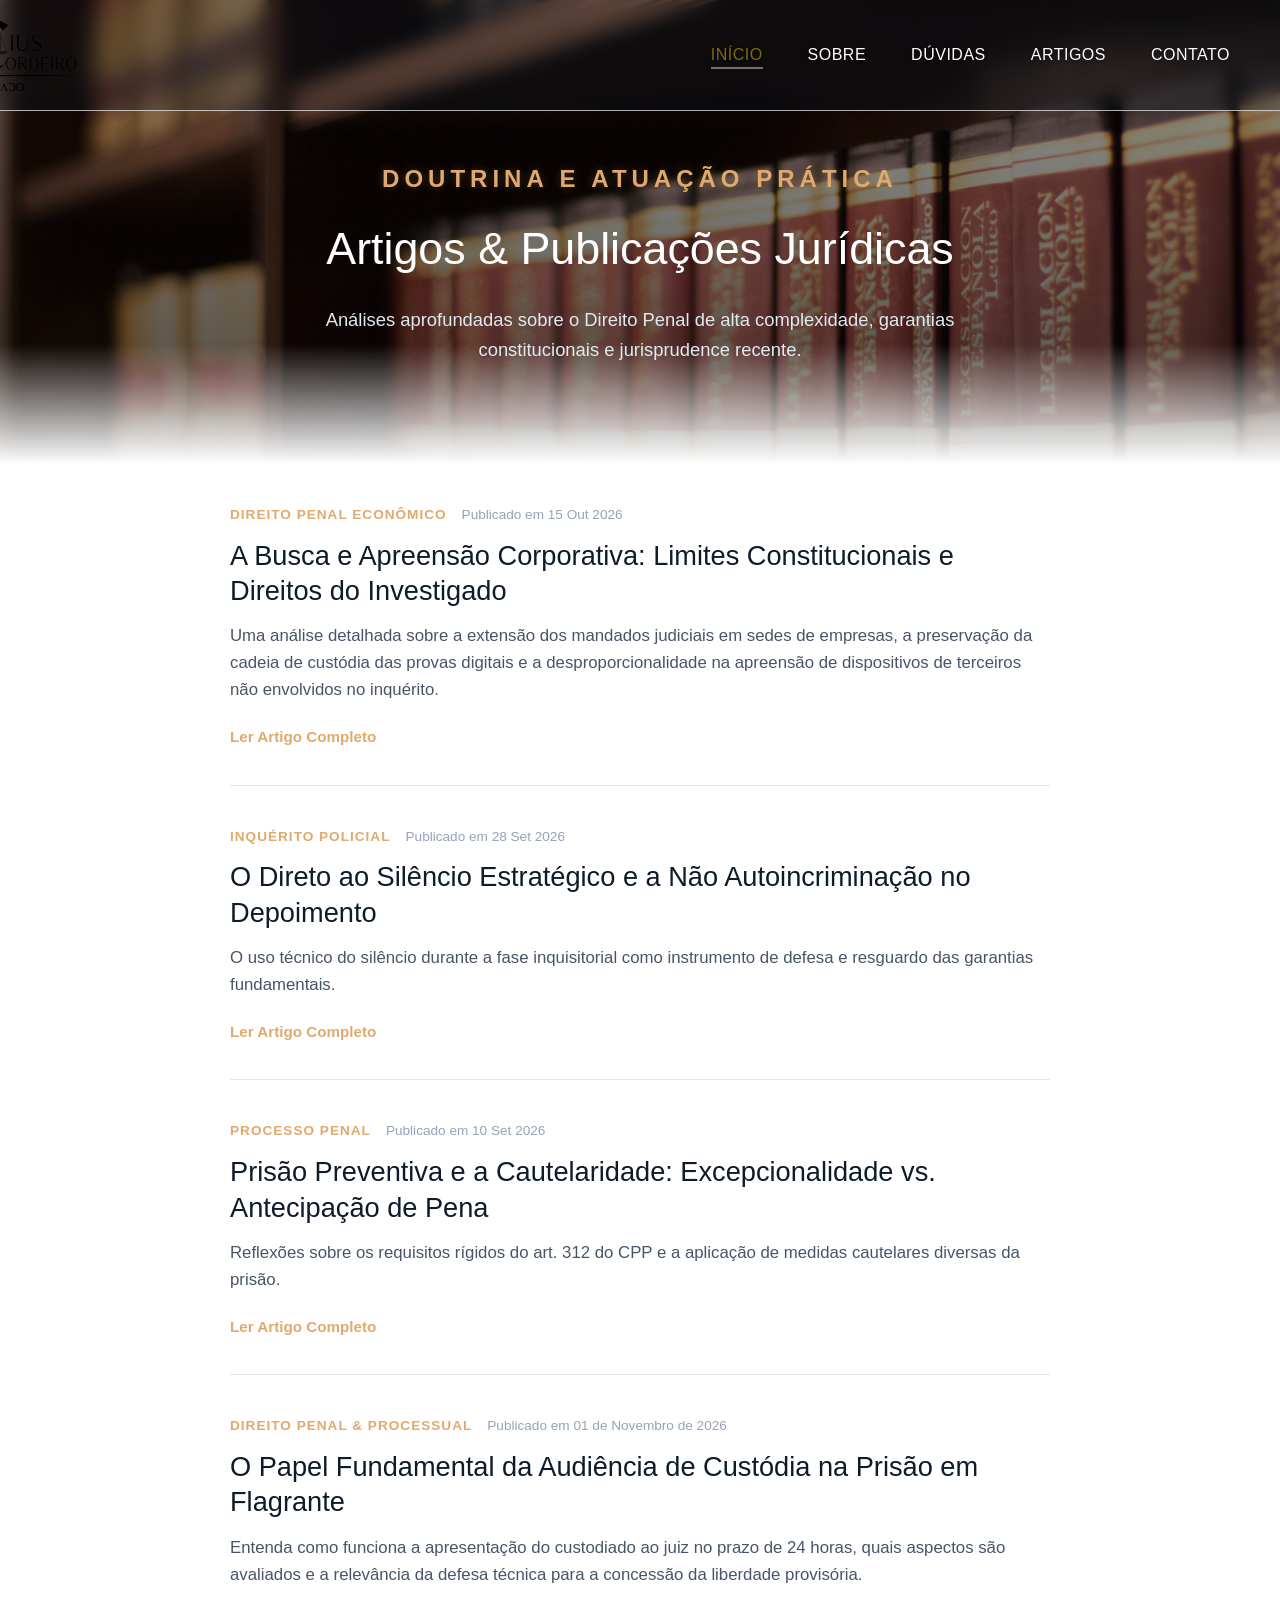
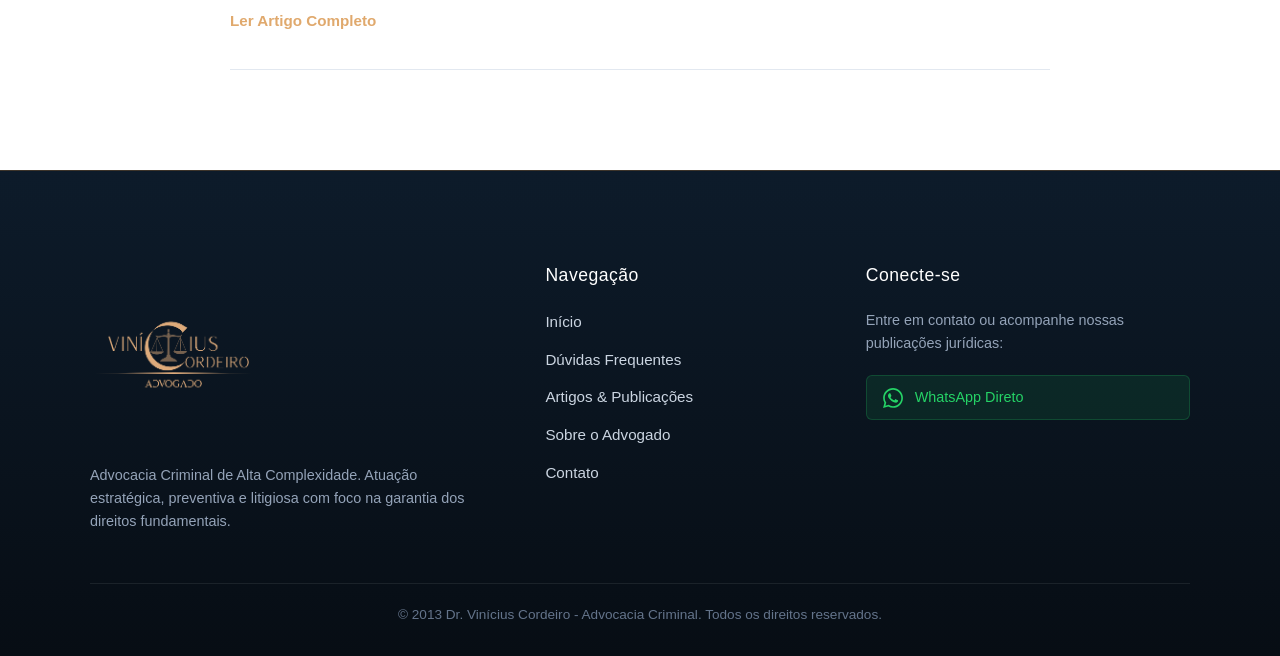
==== artigos.html @ 8874a59b "Ajuste na pagina de contato e botao de plantao urgente" ====
<!DOCTYPE html>
<html lang="pt-BR">
<head>
    <meta charset="UTF-8">
    <meta name="viewport" content="width=device-width, initial-scale=1.0">
    <title>Artigos & Análises | Dr. Vinícius Cordeiro - Advocacia Criminal</title>
    <link rel="stylesheet" href="style.css">
</head>
<body>

    <!-- Cabeçalho Fixo e Transparente -->
    <header class="site-header">
        <div class="header-container">
            <div class="logo">
                <a href="index.html">
                    <img src="/img/Vinícius sf.png" alt="Dr. Vinícius Cordeiro">
                </a>
            </div>
            <nav class="main-nav">
                <ul>
                  <li><a href="index.html" class="active">INÍCIO</a></li>
<li><a href="sobre.html">SOBRE</a></li>
<li><a href="duvidas.html">DÚVIDAS</a></li>
<li><a href="artigos.html">ARTIGOS</a></li>
<li><a href="contato.html">CONTATO</a></li>

</li>
                </ul>
            </nav>
        </div>
    </header>

    <!-- Capa Hero com Imagem (Estilo Padronizado) -->
    <section class="hero-artigos">
        <div class="hero-artigos-content">
            <span class="subtitulo-topo">DOUTRINA E ATUAÇÃO PRÁTICA</span>
            <h1>Artigos & Publicações Jurídicas</h1>
            <p>Análises aprofundadas sobre o Direito Penal de alta complexidade, garantias constitucionais e jurisprudence recente.</p>
        </div>
    </section>

    <!-- Conteúdo Principal de Artigos -->
    <main class="artigos-container">
        
        <!-- Artigo 1 -->
        <article class="artigo-card">
            <div class="artigo-meta">
                <span class="artigo-categoria">Direito Penal Econômico</span>
                <span class="artigo-data">Publicado em 15 Out 2026</span>
            </div>
            <h2>A Busca e Apreensão Corporativa: Limites Constitucionais e Direitos do Investigado</h2>
            <p class="artigo-resumo">
                Uma análise detalhada sobre a extensão dos mandados judiciais em sedes de empresas, a preservação da cadeia de custódia das provas digitais e a desproporcionalidade na apreensão de dispositivos de terceiros não envolvidos no inquérito.
            </p>
            <div class="artigo-full-content" id="artigo-1">
                <p>A execução de mandados de busca e apreensão em ambientes corporativos exige estrita observância aos limites traçados pela ordem judicial e pela Constituição Federal. Excessos cometidos por agentes policiais, como a apreensão genérica de servidores contendo dados sigilosos sem relação com o objeto da investigação, violam os princípios da proporcionalidade e do devido processo legal.</p>
                <p>Nesses cenários, a intervenção imediata da defesa visa delimitar o escopo da diligência, resguardar segredos industriais e garantir a cópia forense dos dados indispensáveis à manutenção das atividades da empresa, contestando a nulidade de provas colhidas mediante desvio de finalidade.</p>
            </div>
            <button class="btn-ler-mais" onclick="toggleArtigo(this)">Ler Artigo Completo</button>
        </article>

        <!-- Artigo 2 -->
        <article class="artigo-card">
            <div class="artigo-meta">
                <span class="artigo-categoria">Inquérito Policial</span>
                <span class="artigo-data">Publicado em 28 Set 2026</span>
            </div>
            <h2>O Direto ao Silêncio Estratégico e a Não Autoincriminação no Depoimento</h2>
            <p class="artigo-resumo">
                O uso técnico do silêncio durante a fase inquisitorial como instrumento de defesa e resguardo das garantias fundamentais.
            </p>
            <div class="artigo-full-content" id="artigo-2">
                <p>Previsto no artigo 5º, LXIII, da Constituição Federal, o privilégio contra a autoincriminação (*nemo tenetur se detegere*) garante ao investigado o direito inalienável de permanecer em silêncio durante o interrogatório, sem que disso decorra qualquer presunção de culpa ou prejuízo processual.</p>
                <p>Na prática criminal, o silêncio não significa omissão, mas sim um movimento tático essencial enquanto a defesa não obtiver acesso pleno à totalidade dos elementos de prova já documentados no inquérito policial.</p>
            </div>
            <button class="btn-ler-mais" onclick="toggleArtigo(this)">Ler Artigo Completo</button>
        </article>

        <!-- Artigo 3 -->
        <article class="artigo-card">
            <div class="artigo-meta">
                <span class="artigo-categoria">Processo Penal</span>
                <span class="artigo-data">Publicado em 10 Set 2026</span>
            </div>
            <h2>Prisão Preventiva e a Cautelaridade: Excepcionalidade vs. Antecipação de Pena</h2>
            <p class="artigo-resumo">
                Reflexões sobre os requisitos rígidos do art. 312 do CPP e a aplicação de medidas cautelares diversas da prisão.
            </p>
            <div class="artigo-full-content" id="artigo-3">
                <p>A prisão preventiva no ordenamento jurídico brasileiro é medida de extrema exceção. Deve estar fundamentada em fatos contemporâneos e concretos que demonstrem o perigo gerado pelo estado de liberdade do imputado.</p>
                <p>A defesa técnica atua para demonstrar a ausência dos requisitos de cautelaridade, pleiteando a aplicação de medidas alternativas — como monitoramento eletrônico, proibição de ausentar-se da comarca e recolhimento domiciliar —, evitando a conversão indevida da custódia cautelar em cumprimento antecipado de pena.</p>
            </div>
            <button class="btn-ler-mais" onclick="toggleArtigo(this)">Ler Artigo Completo</button>
        </article>
        <!-- Artigo 4 -->
        <article class="artigo-card">
            <div class="artigo-meta">
                <span class="artigo-categoria">Direito Penal & Processual</span>
                <span class="artigo-data">Publicado em 01 de Novembro de 2026</span>
            </div>
            <h2>O Papel Fundamental da Audiência de Custódia na Prisão em Flagrante</h2>
            <p class="artigo-resumo">
                Entenda como funciona a apresentação do custodiado ao juiz no prazo de 24 horas, quais aspectos são avaliados e a relevância da defesa técnica para a concessão da liberdade provisória.
            </p>
            <div class="artigo-full-content">
                <p>A prisão em flagrante é uma das medidas mais invasivas do ordenamento jurídico brasileiro, pois priva o indivíduo de sua liberdade antes mesmo do devido processo legal ou de qualquer condenação definitiva. Diante dessa severidade, a <strong>Audiência de Custódia</strong> consolida-se como a principal garantia fundamental de proteção contra arbitrariedades no momento da prisão.</p>
                
                <p>Instituída no Brasil em observância aos tratados internacionais de direitos humanos e formalizada pelo Código de Processo Penal no âmbito do Pacote Anticrime, a audiência de custódia determina que <strong>toda pessoa presa em flagrante deve ser apresentada a um juiz no prazo máximo de 24 horas</strong>.</p>

                <h4>O que é avaliado na Audiência de Custódia?</h4>
                <p>É fundamental esclarecer que a audiência de custódia não se destina a julgar se a pessoa é culpada ou inocente. O objetivo do ato processual restringe-se a analisar a legalidade da prisão e a necessidade de manutenção da medida extrema.</p>
                <p>Na ocasião, a autoridade judicial examinará precipuamente a legalidade formal do flagrante, a integridade física e psíquica do custodiado (verificando eventuais abusos) e a possibilidade de concessão de liberdade provisória, com ou sem a imposição de medidas cautelares alternativas.</p>

                <h4>A Importância Absoluta da Defesa Técnica Especializada</h4>
                <p>O momento que antecede a audiência de custódia é crítico e decisivo. A atuação imediata de um advogado criminalista nas primeiras 24 horas faz toda a diferença para demonstrar residência fixa, ocupação lícita e pleitear a imediata restituição da liberdade do indivíduo perante o magistrado.</p>
            </div>
            <button class="btn-ler-mais" onclick="toggleArtigo(this)">Ler Artigo Completo</button>
        </article>

    </main>
    <!-- Rodapé Institucional -->
    <footer class="site-footer">
        <div class="footer-container">
            <!-- Coluna 1: Sobre & Identidade -->
            <div class="footer-col sobre">
                <img src="/img/Vinícius sf.png" alt="Dr. Vinícius Cordeiro" class="footer-logo">
                <p>Advocacia Criminal de Alta Complexidade. Atuação estratégica, preventiva e litigiosa com foco na garantia dos direitos fundamentais.</p>
            </div>

            <!-- Coluna 2: Navegação Rápida -->
            <div class="footer-col links">
                <h4>Navegação</h4>
                <ul>
                    <li><a href="index.html">Início</a></li>
                    <li><a href="duvidas.html">Dúvidas Frequentes</a></li>
                    <li><a href="artigos.html">Artigos & Publicações</a></li>
                    <li><a href="sobre.html">Sobre o Advogado</a></li>
                    <li><a href="contato.html">Contato</a></li>
                    
                </ul>
            </div>

            <!-- Coluna 3: Redes Sociais & Contato Direto -->
            <div class="footer-col redes-contato">
                <h4>Conecte-se</h4>
                <p>Entre em contato ou acompanhe nossas publicações jurídicas:</p>

                <div class="social-links">
                    <a href="https://wa.me/5521984936867" target="_blank" class="social-btn whatsapp" title="WhatsApp Atendimento">
                        <svg width="20" height="20" fill="currentColor" viewBox="0 0 24 24"><path d="M.057 24l1.687-6.163c-1.041-1.804-1.588-3.849-1.587-5.946.003-6.556 5.338-11.891 11.893-11.891 3.181.001 6.167 1.24 8.413 3.488 2.245 2.248 3.481 5.236 3.48 8.414-.003 6.557-5.338 11.892-11.893 11.892-1.99-.001-3.951-.5-5.688-1.448l-6.305 1.654zm6.597-3.807c1.676.995 3.276 1.591 5.392 1.592 5.448 0 9.886-4.434 9.889-9.885.002-5.462-4.415-9.89-9.881-9.892-5.452 0-9.887 4.434-9.889 9.884-.001 2.225.651 3.891 1.746 5.634l-.999 3.648 3.742-.981zm11.387-5.464c-.074-.124-.272-.198-.57-.347-.297-.149-1.758-.868-2.031-.967-.272-.099-.47-.149-.669.149-.198.297-.768.967-.941 1.165-.173.198-.347.223-.644.074-.297-.149-1.255-.462-2.39-1.475-.883-.788-1.48-1.761-1.653-2.059-.173-.297-.018-.458.13-.606.134-.133.297-.347.446-.521.151-.172.2-.296.3-.495.099-.198.05-.372-.025-.521-.075-.148-.669-1.611-.916-2.206-.242-.579-.487-.501-.669-.51l-.57-.01c-.198 0-.52.074-.792.372s-1.04 1.016-1.04 2.479 1.065 2.876 1.213 3.074c.149.198 2.095 3.2 5.076 4.487.709.306 1.263.489 1.694.626.712.226 1.36.194 1.872.118.571-.085 1.758-.719 2.006-1.413.248-.695.248-1.29.173-1.414z"/></svg>
                        <span>WhatsApp Direto</span>
                    </a>

                    

                    
                </div>
            </div>
        </div>

        <!-- Direitos Autorais e Barra Inferior -->
        <div class="footer-bottom">
            <p>&copy; 2013 Dr. Vinícius Cordeiro - Advocacia Criminal. Todos os direitos reservados.</p>
        </div>
    </footer>

    <!-- Script separado -->
    <script src="script.js"></script>
</body>
</html>
---- style.css ----
/* Configurações Globais */
* {
    margin: 0;
    padding: 0;
    box-sizing: border-box;
}

body {
    font-family: -apple-system, BlinkMacSystemFont, "Segoe UI", Roboto, Helvetica, Arial, sans-serif;
    background-color: #ffffff;
    color: #1a1a1a;
    line-height: 1.6;
}

/* Cabeçalho Fixo Mais Amplo e Imponente */
.site-header {
    position: fixed;
    top: 0;
    left: 0;
    width: 100%;
    background-color: rgba(13, 27, 42, 0.267); /* Fundo translúcido elegante */
    backdrop-filter: blur(8px);
    -webkit-backdrop-filter: blur(8px);
    z-index: 1000;
    border-bottom: 1px solid rgba(255, 255, 255, 0.678);
    transition: background-color 0.3s ease;
}

.header-container {
    max-width: 1320px;
    margin: 0 auto;
    padding: 0 50px;
    height: 110px; /* Aumentado de 90px para 110px para dar mais presença à barra */
    display: flex;
    justify-content: space-between;
    align-items: center;
}

.logo img {
    height: 200px;
    width: auto;
    object-fit: contain;
    
    transition: transform 0.3s ease, filter 0.3s ease; /* Suaviza a animação */
}
.logo {
    display: flex;
    align-items: center;
    margin-left: -150px; /* Aumente este valor (ex: 30px, 40px) se quiser mover ainda mais para a direita */
}

/* Efeito ao passar o mouse (Hover) */
.logo img:hover {
    transform: scale(1.10); /* Aumenta levemente de tamanho */
    filter: drop-shadow(0 0 12px rgba(145, 95, 3, 0.89)) drop-shadow(0 2px 4px rgba(0, 0, 0, 0.925)); /* Cria um brilho elegante em tom dourado */
}
/* Menu de Navegação Ampliado */
.main-nav ul {
    list-style: none;
    display: flex;
    gap: 45px; /* Maior espaçamento entre os links */
}

.main-nav a {
    text-decoration: none;
    color: #ffffff;
    font-size: 1.0rem; /* Letras ligeiramente maiores para melhor leitura */
    font-weight: 500;
    letter-spacing: 0.5px;
    text-shadow: 0 1px 3px rgba(0, 0, 0, 0.377);
    transition: color 0.2s ease;
}

.main-nav a:hover,
.main-nav a.active {
    color: #a89807b4;
    border-bottom: 2px solid #f8f8f86b; /* Linha ativa um pouco mais evidente */
    padding-bottom: 4px;
}
/* Hero com Imagem Normal (Sem Filtro Azul Pesado) e Altura Completa */
.hero-institucional {
    position: relative;
    background: linear-gradient(rgba(0, 0, 0, 0.2), rgba(0, 0, 0, 0.4)), 
                url('/img/imagem-hero.png') center/cover no-repeat;
    padding: 140px 40px 90px 40px;
    min-height: 100vh;
    display: flex;
    align-items: center;
    color: #ffffff;
    overflow: hidden; /* Garante que a animação não cause barras de rolagem indesejadas */
/* Animação de entrada suave da imagem */
    animation: heroFadeIn 1.2s ease-out forwards;
}


.hero-inner {
    max-width: 1280px;
    margin: 0 auto;
    width: 100%;
    display: grid;
    grid-template-columns: 1.2fr 0.8fr;
    gap: 60px;
    align-items: center;
}

/* === ANIMAÇÃO DE ENTRADA SUAVE (FADE-IN UP) === */
.hero-content-left {
    animation: fadeInUp 1s ease-out forwards;
}

@keyframes fadeInUp {
    from {
        opacity: 0;
        transform: translateY(30px); /* Começa 30px abaixo */
    }
    to {
        opacity: 1;
        transform: translateY(0); /* Termina na posição original */
    }
}

.subtitulo-topo {
    display: block;
    font-size: 1.50rem;
    letter-spacing: 5px;
    color: #5f5604;
    margin-bottom: 15px;
    font-weight: 700;
    text-transform: uppercase;
    text-shadow: 0 0 10px rgba(0, 1, 5, 0.411),
                 0 0 20px rgba(0, 0, 0, 0.856);
    transition: all 0.3s ease;
}

.hero-content-left h1 {
    font-size: 2.00rem;
    font-weight: 400;
    color: #ffffff;
    line-height: 1.3;
    margin-bottom: 25px;
    letter-spacing: -0.5px;
    text-align: justify; /* Textos justificados */
    text-justify: inter-word;
}

.hero-content-left p {
    font-size: 1.15rem;
    color: #e2e8f0;
    margin-bottom: 35px;
    max-width: 600px;
    text-align: justify; /* Textos justificados */
    text-justify: inter-word;
    line-height: 1.6;
}

.hero-acoes {
    display: flex;
    gap: 20px;
}

/* Botões */
.btn-institucional-primary {
    background-color: #4e371ecb;
    color: #f8f8f8;
    padding: 14px 28px;
    text-decoration: none;
    font-size: 0.95rem;
    font-weight: bold;
    letter-spacing: 0.5px;
    transition: background-color 0.2s ease;
    border-radius: 4px;
}

.btn-institucional-primary:hover {
    background-color: #be8418;
}

.btn-institucional-outline {
    background-color: transparent;
    color: #ffffff;
    border: 1px solid #ffffff;
    padding: 14px 28px;
    text-decoration: none;
    font-size: 0.95rem;
    font-weight: 500;
    letter-spacing: 0.5px;
    transition: all 0.2s ease;
    border-radius: 4px;
}

.btn-institucional-outline:hover {
    background-color: #ffffff;
    color: #0d1b2a;
}

/* Acordeão Container */
.accordion-container {
    display: flex;
    flex-direction: column;
    gap: 15px;
}

.accordion-item {
    background-color: #fcfcfc;
    border: 1px solid #e5e7eb;
    border-radius: 6px;
    overflow: hidden;
    transition: all 0.3s ease;
}

.accordion-item:hover {
    border-color: #cbd5e1;
}

.accordion-header {
    width: 100%;
    background: none;
    border: none;
    padding: 22px 25px;
    display: flex;
    justify-content: space-between;
    align-items: center;
    text-align: left;
    font-size: 1.1rem;
    font-weight: 600;
    color: #0d1b2a;
    cursor: pointer;
    transition: color 0.2s ease;
}

.accordion-header:hover {
    color: #e0a96d; /* Dourado institucional */
}

.accordion-header .icon {
    font-size: 1.5rem;
    font-weight: 300;
    color: #e0a96d;
    transition: transform 0.3s ease;
}

.accordion-body {
    max-height: 0;
    overflow: hidden;
    transition: max-height 0.35s ease-out;
    background-color: #ffffff;
}

.accordion-content {
    padding: 0 25px 25px 25px;
    color: #4b5563;
    font-size: 1.05rem;
    line-height: 1.7;
    border-top: 1px solid #f3f4f6;
}

/* Quando o item estiver ativo (aberto) */
.accordion-item.active {
    border-color: #e0a96d;
    box-shadow: 0 4px 12px rgba(0, 0, 0, 0.03);
}

.accordion-item.active .accordion-header .icon {
    transform: rotate(45deg); /* Transforma o mais (+) em um 'x' ou inclina */
}

/* Bloco CTA final da página */
.faq-cta {
    margin-top: 70px;
    text-align: center;
    background-color: #0d1b2a;
    padding: 50px 30px;
    border-radius: 8px;
    color: #ffffff;
}

.faq-cta h3 {
    font-size: 1.8rem;
    font-weight: 400;
    margin-bottom: 12px;
}

.faq-cta p {
    color: #cbd5e1;
    margin-bottom: 25px;
    font-size: 1.05rem;
}

.faq-cta .btn-institucional-primary {
    display: inline-block;
}
/* Hero com Imagem da Página de Dúvidas */
.hero-duvidas {
    position: relative;
    background: linear-gradient(rgba(0, 0, 0, 0.3), rgba(0, 0, 0, 0.6)), 
                url('/img/logo-duvidas.png') center/cover no-repeat;
    padding: 160px 40px 100px 40px; /* Dá espaço para o header transparente flutuante */
    min-height: 50vh;
    display: flex;
    align-items: center;
    justify-content: center;
    text-align: center;
    color: #ffffff;
    /* Animação de entrada suave da imagem */
    animation: heroFadeIn 1.2s ease-out forwards;
}
/* Modifica a cor do subtítulo exclusivamente na página de dúvidas */
.hero-duvidas .subtitulo-topo {
    color: #cf8f05d3; /* Escolha a cor aqui (ex: #e0a96d para dourado, #ffffff para branco) */
    text-shadow: 0 0 10px rgba(10, 5, 0, 0.582); /* Leve iluminação em sintonia com a nova cor */
}

.hero-duvidas-content {
    max-width: 850px;
    margin: 0 auto;
}

.hero-duvidas-content h1 {
    font-size: 2.8rem;
    font-weight: 400;
    color: #ffffff;
    line-height: 1.25;
    margin: 15px 0 20px 0;
    letter-spacing: -0.5px;
}

.hero-duvidas-content p {
    font-size: 1.15rem;
    color: #e2e8f0;
    line-height: 1.6;
    max-width: 750px;
    margin: 0 auto;
}

/* Ajuste no Container do Acordeão */
.faq-page-container {
    max-width: 900px;
    margin: 60px auto 100px auto; /* Afastamento ajustado em relação à nova capa */
    padding: 0 50px;
}
/* Efeito de Transição Suave (Fade) da Capa para o Branco */
.hero-duvidas {
    position: relative; /* Já deve ter, mas garanta que está aqui */
}

/* Cria uma sobreposição degradê na base da imagem que vai do transparente para o branco puro */
.hero-duvidas::after {
    content: '';
    position: absolute;
    bottom: 0;
    left: 0;
    width: 100%;
    height: 120px; /* Altura da transição suave */
    background: linear-gradient(to bottom, rgba(255, 255, 255, 0) 0%, #ffffff 100%);
    pointer-events: none; /* Garante que os cliques passem direto por cima */
}

/* Hero da Página de Artigos */
.hero-artigos {
    position: relative;
    background: linear-gradient(rgba(0, 0, 0, 0.4), rgba(0, 0, 0, 0.7)), 
                url('/img/img-artigos.png') center/cover no-repeat;
    padding: 160px 40px 100px 40px;
    min-height: 45vh;
    display: flex;
    align-items: center;
    justify-content: center;
    text-align: center;
    color: #ffffff;
    /* Animação de entrada suave da imagem */
    animation: heroFadeIn 1.2s ease-out forwards;
}

/* Transição Suave (Fade) da Imagem para o Fundo */
.hero-artigos::after {
    content: '';
    position: absolute;
    bottom: 0;
    left: 0;
    width: 100%;
    height: 120px;
    background: linear-gradient(to bottom, rgba(255, 255, 255, 0) 0%, #ffffff 100%);
    pointer-events: none;
}

.hero-artigos-content {
    max-width: 850px;
    margin: 0 auto;
}

/* Subtítulo específico da página de artigos */
.hero-artigos .subtitulo-topo {
    color: #e0a96d; /* Dourado */
    text-shadow: 0 0 10px rgba(224, 169, 109, 0.3);
}

.hero-artigos-content h1 {
    font-size: 2.8rem;
    font-weight: 400;
    color: #ffffff;
    margin: 15px 0 20px 0;
}

.hero-artigos-content p {
    font-size: 1.15rem;
    color: #e2e8f0;
    max-width: 750px;
    margin: 0 auto;
}

/* Container de Artigos */
.artigos-container {
    max-width: 900px;
    margin: 40px auto 100px auto;
    padding: 0 40px;
    display: flex;
    flex-direction: column;
    gap: 40px;
}


.artigo-card {
    border-bottom: 1px solid #e2e8f0;
    padding-bottom: 35px;
}

.artigo-meta {
    display: flex;
    gap: 15px;
    font-size: 0.85rem;
    margin-bottom: 12px;
}

.artigo-categoria {
    color: #e0a96d;
    font-weight: 600;
    text-transform: uppercase;
    letter-spacing: 1px;
}

.artigo-data {
    color: #94a3b8;
}

.artigo-card h2 {
    font-size: 1.7rem;
    font-weight: 500;
    color: #0d1b2a;
    margin-bottom: 15px;
    line-height: 1.3;
}

.artigo-resumo {
    font-size: 1.05rem;
    color: #475569;
    line-height: 1.6;
    margin-bottom: 20px;
}

/* Conteúdo Expandível */
.artigo-full-content {
    max-height: 0;
    overflow: hidden;
    transition: max-height 0.4s ease-out, opacity 0.3s ease;
    opacity: 0;
    color: #334155;
    font-size: 1.05rem;
    line-height: 1.7;
}

.artigo-full-content.open {
    opacity: 1;
    margin-bottom: 20px;
}

.artigo-full-content p {
    margin-bottom: 15px;
}

/* Botão Ler Mais */
.btn-ler-mais {
    background: none;
    border: none;
    color: #e0a96d;
    font-weight: 600;
    font-size: 0.95rem;
    cursor: pointer;
    padding: 0;
    transition: color 0.2s ease;
}

.btn-ler-mais:hover {
    color: #0d1b2a;
}
/* Hero da Área do Cliente */
.hero-cliente {
    position: relative;
    background: linear-gradient(rgba(0, 0, 0, 0.4), rgba(0, 0, 0, 0.7)), 
                url('/img/consulta-img.png') center/cover no-repeat;
    padding: 160px 40px 90px 40px;
    min-height: 40vh;
    display: flex;
    align-items: center;
    justify-content: center;
    text-align: center;
    color: #ffffff;
}

.hero-cliente::after {
    content: '';
    position: absolute;
    bottom: 0;
    left: 0;
    width: 100%;
    height: 120px;
    background: linear-gradient(to bottom, rgba(255, 255, 255, 0) 0%, #ffffff 100%);
    pointer-events: none;
}

.hero-cliente-content {
    max-width: 850px;
    margin: 0 auto;
}

.hero-cliente .subtitulo-topo {
    color: #e0a96d;
    text-shadow: 0 0 10px rgba(224, 169, 109, 0.3);
}

.hero-cliente-content h1 {
    font-size: 2.8rem;
    font-weight: 400;
    color: #ffffff;
    margin: 15px 0 20px 0;
}

.hero-cliente-content p {
    font-size: 1.15rem;
    color: #e2e8f0;
    max-width: 750px;
    margin: 0 auto;
}

/* Container & Card de Login */
.login-container {
    max-width: 480px;
    margin: 30px auto 100px auto;
    padding: 0 20px;
}

.login-card {
    background: #ffffff;
    border: 1px solid #e2e8f0;
    border-radius: 8px;
    padding: 40px 35px;
    box-shadow: 0 15px 35px rgba(0, 0, 0, 0.06);
}

.login-header {
    text-align: center;
    margin-bottom: 30px;
}

.login-header h2 {
    font-size: 1.7rem;
    color: #0d1b2a;
    font-weight: 500;
    margin-bottom: 8px;
}

.login-header p {
    color: #64748b;
    font-size: 0.95rem;
    line-height: 1.5;
}

.form-group {
    margin-bottom: 20px;
    text-align: left;
}

.form-group label {
    display: block;
    font-size: 0.85rem;
    font-weight: 600;
    color: #1e293b;
    margin-bottom: 8px;
    text-transform: uppercase;
    letter-spacing: 0.5px;
}

.form-group input {
    width: 100%;
    padding: 14px 16px;
    border: 1px solid #cbd5e1;
    border-radius: 6px;
    font-size: 1rem;
    outline: none;
    transition: border-color 0.2s ease, box-shadow 0.2s ease;
    box-sizing: border-box;
}

.form-group input:focus {
    border-color: #e0a96d;
    box-shadow: 0 0 0 3px rgba(224, 169, 109, 0.15);
}

.form-options {
    display: flex;
    justify-content: space-between;
    align-items: center;
    font-size: 0.85rem;
    margin-bottom: 25px;
    color: #64748b;
}

.checkbox-remember {
    display: flex;
    align-items: center;
    gap: 6px;
    cursor: pointer;
}

.link-esqueceu {
    color: #e0a96d;
    text-decoration: none;
    font-weight: 500;
}

.link-esqueceu:hover {
    text-decoration: underline;
}

.btn-login-submit {
    width: 100%;
    background-color: #0d1b2a;
    color: #ffffff;
    border: none;
    padding: 15px;
    border-radius: 6px;
    font-size: 1rem;
    font-weight: 600;
    cursor: pointer;
    transition: background-color 0.2s ease;
}

.btn-login-submit:hover {
    background-color: #e0a96d;
}
/* Hero da Página Sobre */
.hero-sobre {
    position: relative;
    background: linear-gradient(rgba(0, 0, 0, 0.45), rgba(0, 0, 0, 0.75)), 
                url('/img/justiça-img.png') center/cover no-repeat;
    padding: 160px 40px 90px 40px;
    min-height: 40vh;
    display: flex;
    align-items: center;
    justify-content: center;
    text-align: center;
    color: #ffffff;
    /* Animação de entrada suave da imagem */
    animation: heroFadeIn 1.2s ease-out forwards;
}

.hero-sobre::after {
    content: '';
    position: absolute;
    bottom: 0;
    left: 0;
    width: 100%;
    height: 120px;
    background: linear-gradient(to bottom, rgba(255, 255, 255, 0) 0%, #ffffff 100%);
    pointer-events: none;
}

.hero-sobre-content {
    max-width: 850px;
    margin: 0 auto;
}

.hero-sobre .subtitulo-topo {
    color: #e0a96d;
    text-shadow: 0 0 10px rgba(224, 169, 109, 0.3);
}

.hero-sobre-content h1 {
    font-size: 2.8rem;
    font-weight: 400;
    color: #ffffff;
    margin: 15px 0 20px 0;
}

.hero-sobre-content p {
    font-size: 1.15rem;
    color: #e2e8f0;
    max-width: 750px;
    margin: 0 auto;
}

/* Estrutura Principal da Biografia */
.sobre-container {
    max-width: 1100px;
    margin: 50px auto 100px auto;
    padding: 0 40px;
}

.sobre-grid {
    display: grid;
    grid-template-columns: 1fr 1.8fr;
    gap: 60px;
    align-items: start;
}

/* Coluna da Foto */
.foto-frame {
    border-radius: 8px;
    overflow: hidden;
    box-shadow: 0 20px 40px rgba(0, 0, 0, 0.12);
    border: 1px solid #e2e8f0;
    background-color: #0d1b2a;
}

.foto-frame img {
    width: 100%;
    height: auto;
    display: block;
    object-fit: cover;
}

.oab-card {
    margin-top: 20px;
    background-color: #f8fafc;
    border: 1px solid #e2e8f0;
    border-left: 4px solid #e0a96d;
    padding: 15px 20px;
    border-radius: 6px;
    text-align: center;
}

.oab-titulo {
    display: block;
    font-size: 0.8rem;
    color: #64748b;
    text-transform: uppercase;
    font-weight: 600;
    letter-spacing: 1px;
}

.oab-numero {
    font-size: 1.1rem;
    color: #0d1b2a;
    font-weight: 600;
    margin-top: 4px;
}

/* Coluna de Texto */
.sobre-texto-col h2 {
    font-size: 2rem;
    color: #0d1b2a;
    font-weight: 500;
    margin-bottom: 20px;
    line-height: 1.3;
}

.destaque-p {
    font-size: 1.15rem;
    color: #334155;
    line-height: 1.7;
    font-weight: 500;
    margin-bottom: 20px;
}

.sobre-texto-col p {
    font-size: 1.05rem;
    color: #475569;
    line-height: 1.7;
    margin-bottom: 20px;
}

/* Cards de Pilares de Atuação */
.pilares-grid {
    display: grid;
    grid-template-columns: repeat(auto-fit, minmax(200px, 1fr));
    gap: 20px;
    margin-top: 35px;
}

.pilar-card {
    background-color: #ffffff;
    border: 1px solid #e2e8f0;
    border-radius: 6px;
    padding: 20px;
    box-shadow: 0 4px 15px rgba(0, 0, 0, 0.03);
}

.pilar-card h4 {
    color: #e0a96d;
    font-size: 1rem;
    font-weight: 600;
    margin-bottom: 8px;
}

.pilar-card p {
    font-size: 0.9rem;
    color: #64748b;
    line-height: 1.5;
    margin-bottom: 0;
}

/* Ajuste Responsivo */
@media (max-width: 900px) {
    .sobre-grid {
        grid-template-columns: 1fr;
        gap: 40px;
    }
}

.login-footer {
    margin-top: 25px;
    padding-top: 20px;
    border-top: 1px solid #f1f5f9;
    text-align: center;
    font-size: 0.85rem;
    color: #64748b;
    line-height: 1.5;
}

.login-footer a {
    color: #0d1b2a;
    font-weight: 600;
    text-decoration: underline;
}

.login-mensagem {
    margin-top: 20px;
}

/* Rodapé Institucional com Degradê e Transição Suave */
.site-footer {
    position: relative;
    background: linear-gradient(to bottom, #0d1b2a 0%, #070d14 100%);
    color: #94a3b8;
    padding: 90px 40px 30px 40px;
    border-top: 1px solid rgba(224, 169, 109, 0.25);
    overflow: hidden;
}

/* Efeito de transição suave (Fade superior) */
.site-footer::before {
    content: '';
    position: absolute;
    top: 0;
    left: 0;
    width: 100%;
    height: 40px;
    background: linear-gradient(to bottom, rgba(13, 27, 42, 0.4), transparent);
    pointer-events: none;
}

.footer-container {
    max-width: 1100px;
    margin: 0 auto;
    display: grid;
    grid-template-columns: 1.5fr 1fr 1.2fr;
    gap: 50px;
}

.footer-col h4 {
    color: #ffffff;
    font-size: 1.1rem;
    font-weight: 500;
    margin-bottom: 20px;
    letter-spacing: 0.5px;
}

.footer-logo {
    max-width: 180px;
    height: auto;
    margin-bottom: 15px;
    filter: brightness(0) saturate(100%) invert(75%) sepia(29%) saturate(545%) hue-rotate(345deg) brightness(92%) contrast(88%);
}

.footer-col.sobre p {
    font-size: 0.9rem;
    line-height: 1.6;
    color: #94a3b8;
}

.footer-col.links ul {
    list-style: none;
    padding: 0;
    margin: 0;
}

.footer-col.links li {
    margin-bottom: 12px;
}

.footer-col.links a {
    color: #cbd5e1;
    text-decoration: none;
    font-size: 0.95rem;
    transition: color 0.2s ease, padding-left 0.2s ease;
}

.footer-col.links a:hover {
    color: #e0a96d;
    padding-left: 5px;
}

.footer-col.redes-contato p {
    font-size: 0.9rem;
    margin-bottom: 20px;
    color: #94a3b8;
}

/* Botões de Redes Sociais */
.social-links {
    display: flex;
    flex-direction: column;
    gap: 10px;
}

.social-btn {
    display: inline-flex;
    align-items: center;
    gap: 12px;
    padding: 10px 16px;
    border-radius: 6px;
    font-size: 0.9rem;
    font-weight: 500;
    text-decoration: none;
    transition: transform 0.2s ease, background-color 0.2s ease, color 0.2s ease;
    border: 1px solid transparent;
}

.social-btn.whatsapp {
    background-color: rgba(37, 211, 102, 0.1);
    color: #25d366;
    border-color: rgba(37, 211, 102, 0.2);
}

.social-btn.whatsapp:hover {
    background-color: #25d366;
    color: #ffffff;
    transform: translateY(-2px);
}

.social-btn.instagram {
    background-color: rgba(225, 48, 108, 0.1);
    color: #e1306c;
    border-color: rgba(225, 48, 108, 0.2);
}

.social-btn.instagram:hover {
    background-color: #e1306c;
    color: #ffffff;
    transform: translateY(-2px);
}

.social-btn.linkedin {
    background-color: rgba(10, 102, 194, 0.1);
    color: #0a66c2;
    border-color: rgba(10, 102, 194, 0.2);
}

.social-btn.linkedin:hover {
    background-color: #0a66c2;
    color: #ffffff;
    transform: translateY(-2px);
}

/* Faixa Inferior de Direitos */
.footer-bottom {
    max-width: 1100px;
    margin: 50px auto 0 auto;
    padding-top: 20px;
    border-top: 1px solid rgba(255, 255, 255, 0.08);
    text-align: center;
    font-size: 0.85rem;
    color: #64748b;
}

/* Ajuste Responsivo para Celular */
@media (max-width: 768px) {
    .footer-container {
        grid-template-columns: 1fr;
        gap: 35px;
    }
}

/* Container Principal de Contato */

/* --- IMAGEM EXCLUSIVA DA PÁGINA DE CONTATO --- */
/* --- ANIMAÇÃO DE FADE-IN PARA A CAPA/HERO --- */
@keyframes heroFadeIn {
    from {
        opacity: 0;
        transform: scale(1.05); /* Começa levemente ampliada */
    }
    to {
        opacity: 1;
        transform: scale(1); /* Volta ao tamanho normal suavemente */
    }
}

/* --- IMAGEM EXCLUSIVA DA PÁGINA DE CONTATO (COM TRANSIÇÃO E BLUR/DEGRADÊ NA BASE) --- */
.hero-contato {
    position: relative;
    background: linear-gradient(rgba(0, 0, 0, 0.5), rgba(0, 0, 0, 0.7)), 
                url('/img/img-contato.png') center/cover no-repeat;
    padding: 160px 20px 120px 20px;
    text-align: center;
    color: #ffffff;
    min-height: 40vh;
    display: flex;
    align-items: center;
    justify-content: center;
    overflow: hidden;
    
    /* Animação de entrada suave da imagem */
    animation: heroFadeIn 1.2s ease-out forwards;
}

/* Transição / Esfumado na parte inferior da imagem */
.hero-contato::after {
    content: '';
    position: absolute;
    bottom: 0;
    left: 0;
    width: 100%;
    height: 100px; /* Altura do efeito de transição */
    background: linear-gradient(to bottom, transparent, rgba(255, 255, 255, 0.95), #ffffff);
    pointer-events: none; /* Garante que não atrapalhe cliques na tela */
}
.contato-container {
    max-width: 1200px;
    margin: 60px auto;
    padding: 0 20px;
    animation: fadeInUp 1s ease-out forwards;
}

.contato-grid {
    display: grid;
    grid-template-columns: 1fr 1.2fr;
    gap: 50px;
    align-items: start;
}

/* Coluna de Informações */
.contato-info h2, 
.contato-form-wrapper h2 {
    color: #8d640b;
    font-size: 1.8rem;
    margin-bottom: 15px;
    font-weight: 500;
}

.contato-info > p {
    color: #554d01;
    margin-bottom: 30px;
    line-height: 1.6;
}

.info-card-item {
    display: flex;
    gap: 20px;
    background: rgba(255, 255, 255, 0.03);
    border: 1px solid rgba(5, 5, 4, 0.897);
    padding: 20px;
    border-radius: 6px;
    margin-bottom: 20px;
    transition: border-color 0.3s ease;
}

.info-card-item:hover {
    border-color: #020202;
}

.info-icon {
    font-size: 1.8rem;
}

.info-card-item h3 {
    color: #8a7607;
    font-size: 1.1rem;
    margin-bottom: 5px;
}

.info-card-item p {
    color: #94a3b8;
    font-size: 0.95rem;
    line-height: 1.4;
}

.link-whatsapp-direto {
    display: inline-block;
    margin-top: 8px;
    color: #22c55e;
    font-weight: 600;
    text-decoration: none;
    font-size: 0.9rem;
}

.link-whatsapp-direto:hover {
    text-decoration: underline;
}

/* Formulário de Contato */
.contato-form-wrapper {
    background: rgba(243, 243, 245, 0.192);
    border: 1px solid rgba(223, 0, 0, 0.08);
    padding: 40px;
    border-radius: 8px;
    box-shadow: 0 10px 30px rgba(0,0,0,0.3);
}

.form-group {
    margin-bottom: 20px;
}

.form-group label {
    display: block;
    color: #c2970a;
    font-size: 0.9rem;
    margin-bottom: 8px;
    font-weight: 500;
}

.form-group input,
.form-group select,
.form-group textarea {
    width: 100%;
    padding: 12px 15px;
    background: rgba(235, 231, 213, 0.521);
    border: 1px solid rgba(0, 0, 0, 0.849);
    border-radius: 4px;
    color: #131316;
    font-size: 0.95rem;
    outline: none;
    transition: border-color 0.3s ease;
}

.form-group input:focus,
.form-group select:focus,
.form-group textarea:focus {
    border-color: #493c03;
}

.form-group select option {
    background: #a8820369;
    color: #000000;
}

.btn-enviar-mensagem {
    width: 100%;
    background-color: #c4a77d;
    color: #0b111e;
    padding: 14px;
    font-weight: bold;
    border: none;
    border-radius: 4px;
    cursor: pointer;
    font-size: 1rem;
    transition: background-color 0.3s ease;
}

.btn-enviar-mensagem:hover {
    background-color: #857c04;
}

/* Responsividade para Dispositivos Móveis */
@media (max-width: 768px) {
    .contato-grid {
        grid-template-columns: 1fr;
        gap: 30px;
    }
}
/* Card de Plantão Urgente - Destaque Fino */
.info-card-item.card-plantao-urgente {
    background: linear-gradient(135deg, rgba(255, 255, 255, 0.05) 0%, rgba(196, 167, 125, 0.08) 100%);
    border: 1px solid rgba(196, 167, 125, 0.35); /* Borda dourada institucional */
    box-shadow: 0 10px 25px rgba(0, 0, 0, 0.25);
    position: relative;
    overflow: hidden;
    transition: all 0.3s ease;
}

.info-card-item.card-plantao-urgente:hover {
    border-color: rgba(196, 167, 125, 0.7);
    transform: translateY(-2px);
    box-shadow: 0 14px 30px rgba(0, 0, 0, 0.35);
}

/* Detalhe do Ícone */
.icon-wpp-glow {
    filter: drop-shadow(0 0 8px rgba(34, 197, 94, 0.4));
}

.info-card-body h3 {
    color: #ffffff;
    font-size: 1.15rem;
    font-weight: 600;
    margin-bottom: 6px;
    letter-spacing: 0.3px;
}

.info-card-body p {
    color: #cbd5e1;
    font-size: 0.95rem;
    margin-bottom: 16px;
    line-height: 1.4;
}

/* Botão WhatsApp Premium */
.btn-wpp-plantao {
    display: inline-flex;
    align-items: center;
    justify-content: center;
    gap: 10px;
    background: linear-gradient(135deg, #15803d 0%, #16a34a 100%);
    color: #ffffff;
    font-weight: 600;
    font-size: 0.9rem;
    padding: 10px 20px;
    border-radius: 4px;
    text-decoration: none;
    letter-spacing: 0.5px;
    border: 1px solid rgba(255, 255, 255, 0.2);
    box-shadow: 0 4px 12px rgba(22, 163, 74, 0.3);
    transition: all 0.3s ease;
}

.btn-wpp-plantao:hover {
    background: linear-gradient(135deg, #16a34a 0%, #22c55e 100%);
    box-shadow: 0 6px 18px rgba(34, 197, 94, 0.45);
    transform: scale(1.02);
}

.btn-wpp-plantao svg {
    transition: transform 0.3s ease;
}

.btn-wpp-plantao:hover svg {
    transform: rotate(-10deg) scale(1.1);
}
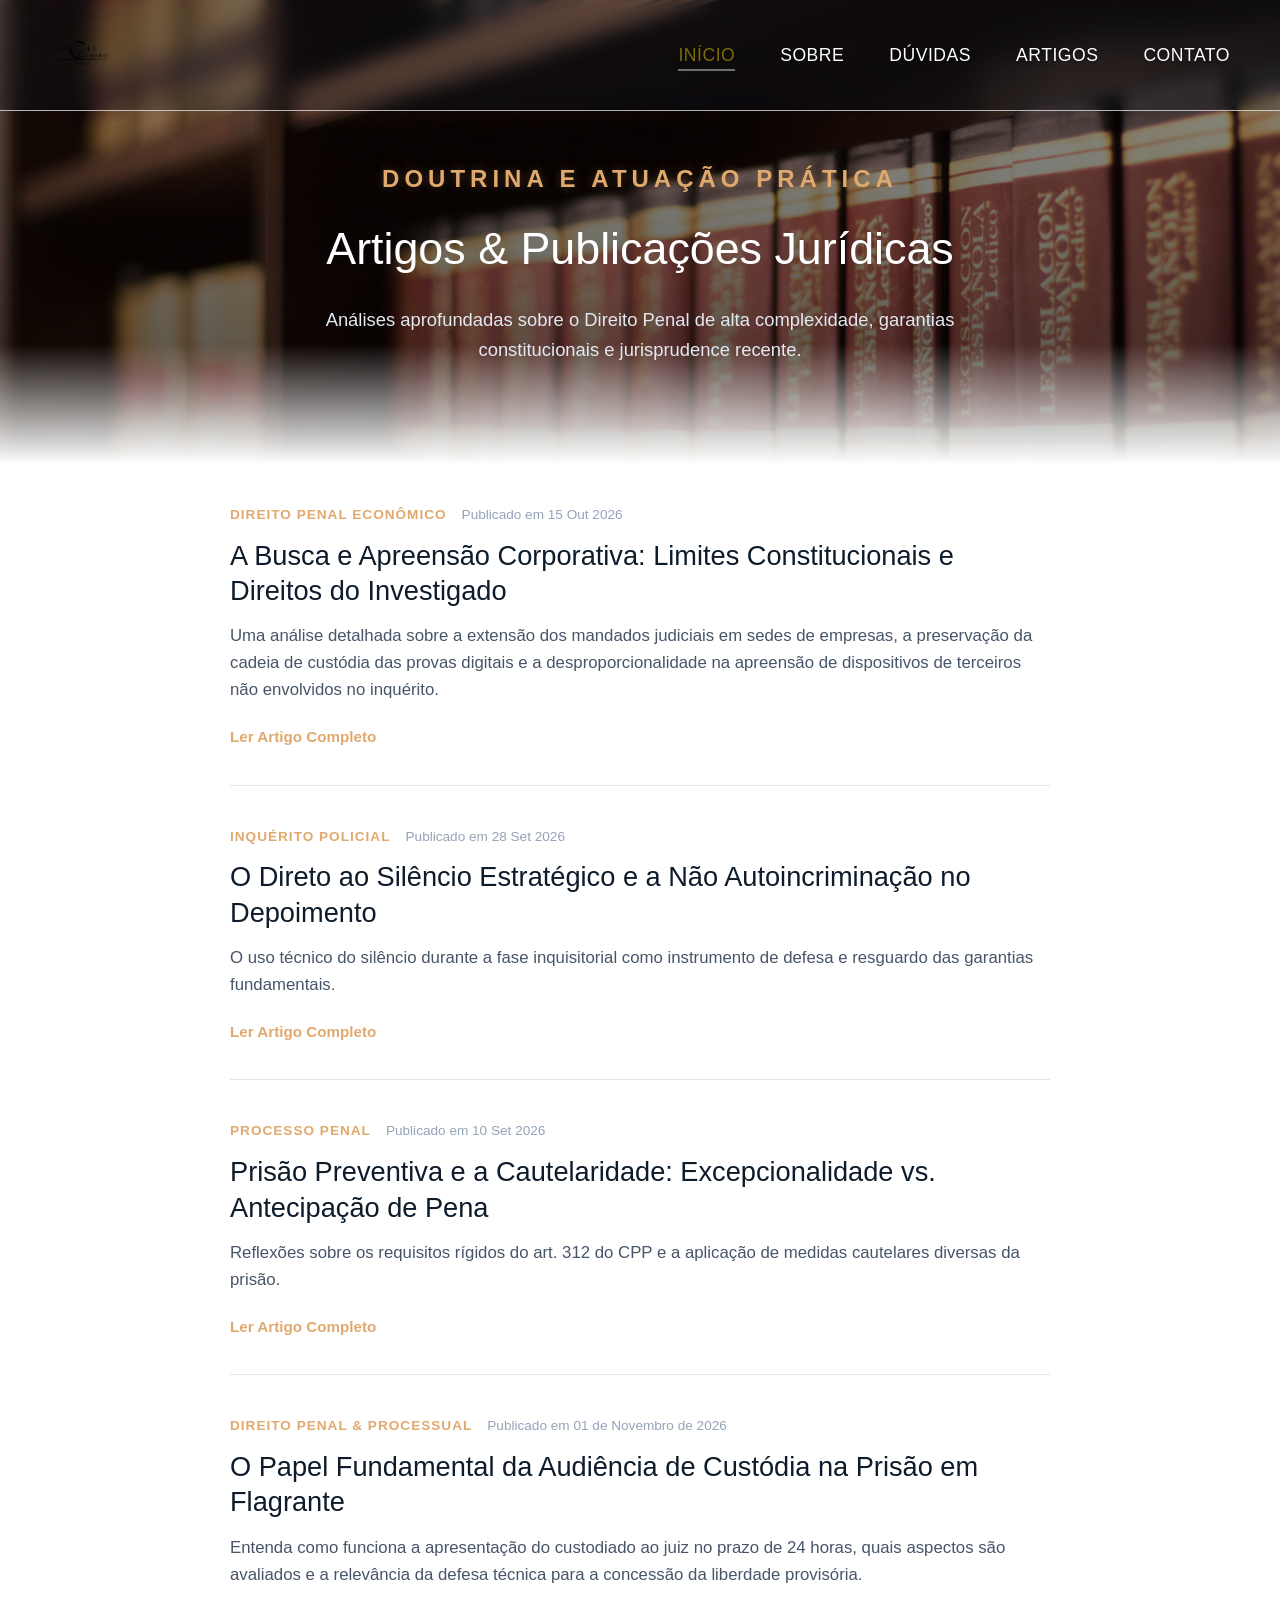
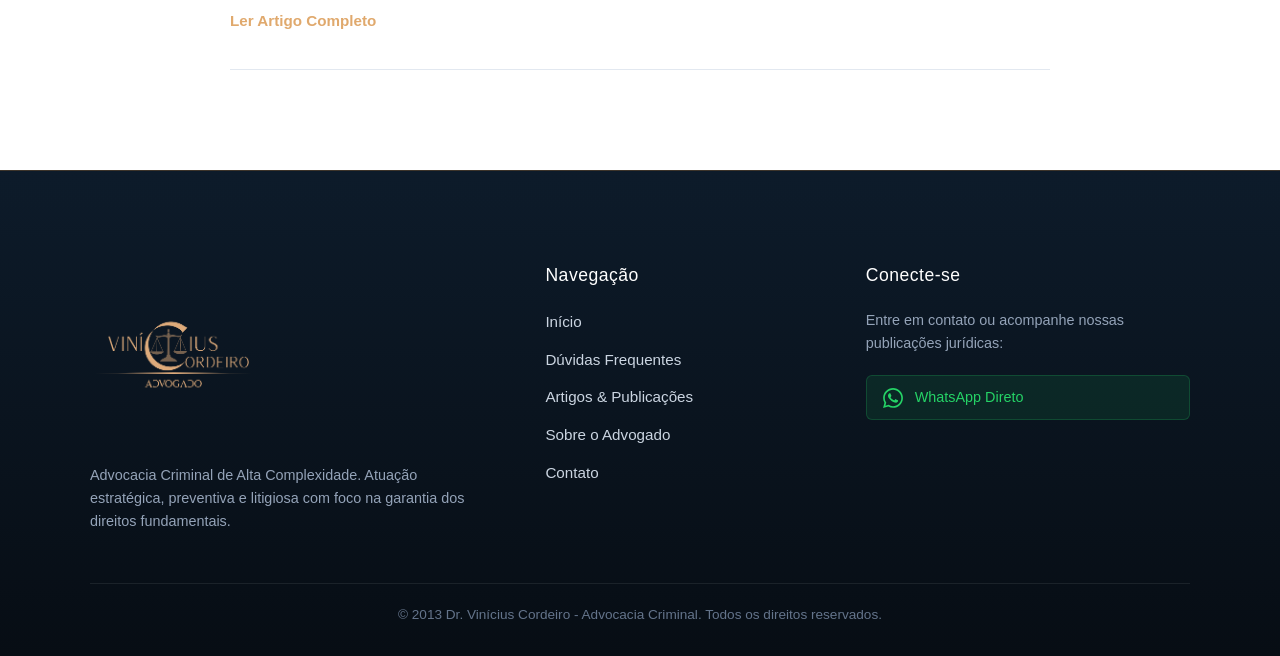
==== commit 27da791b: "Adicionando estilo CSS definitivo do menu hamburguer" ====
--- a/artigos.html
+++ b/artigos.html
@@ -13,7 +13,7 @@
         <div class="header-container">
             <div class="logo">
                 <a href="index.html">
-                    <img src="/img/Vinícius sf.png" alt="Dr. Vinícius Cordeiro">
+                    <img src="/img/vinicius-sf.png" alt="Dr. Vinícius Cordeiro">
                 </a>
             </div>
             <nav class="main-nav">
@@ -92,7 +92,7 @@
             </div>
             <button class="btn-ler-mais" onclick="toggleArtigo(this)">Ler Artigo Completo</button>
         </article>
-        <!-- Artigo 4 -->
+       <!-- Artigo 4 -->
         <article class="artigo-card">
             <div class="artigo-meta">
                 <span class="artigo-categoria">Direito Penal & Processual</span>
@@ -102,7 +102,8 @@
             <p class="artigo-resumo">
                 Entenda como funciona a apresentação do custodiado ao juiz no prazo de 24 horas, quais aspectos são avaliados e a relevância da defesa técnica para a concessão da liberdade provisória.
             </p>
-            <div class="artigo-full-content">
+            <!-- ADICIONADO O id="artigo-4" AQUI EM BAIXO -->
+            <div class="artigo-full-content" id="artigo-4">
                 <p>A prisão em flagrante é uma das medidas mais invasivas do ordenamento jurídico brasileiro, pois priva o indivíduo de sua liberdade antes mesmo do devido processo legal ou de qualquer condenação definitiva. Diante dessa severidade, a <strong>Audiência de Custódia</strong> consolida-se como a principal garantia fundamental de proteção contra arbitrariedades no momento da prisão.</p>
                 
                 <p>Instituída no Brasil em observância aos tratados internacionais de direitos humanos e formalizada pelo Código de Processo Penal no âmbito do Pacote Anticrime, a audiência de custódia determina que <strong>toda pessoa presa em flagrante deve ser apresentada a um juiz no prazo máximo de 24 horas</strong>.</p>
@@ -116,14 +117,13 @@
             </div>
             <button class="btn-ler-mais" onclick="toggleArtigo(this)">Ler Artigo Completo</button>
         </article>
-
     </main>
     <!-- Rodapé Institucional -->
     <footer class="site-footer">
         <div class="footer-container">
             <!-- Coluna 1: Sobre & Identidade -->
             <div class="footer-col sobre">
-                <img src="/img/Vinícius sf.png" alt="Dr. Vinícius Cordeiro" class="footer-logo">
+                <img src="/img/vinicius-sf.png" alt="Dr. Vinícius Cordeiro" class="footer-logo">
                 <p>Advocacia Criminal de Alta Complexidade. Atuação estratégica, preventiva e litigiosa com foco na garantia dos direitos fundamentais.</p>
             </div>
 
--- a/style.css
+++ b/style.css
@@ -36,19 +36,18 @@
     align-items: center;
 }
 
+.logo {
+    display: flex;
+    align-items: center;
+    margin-left: 0; /* Remove margens negativas que empurram o logo para fora */
+}
+
 .logo img {
-    height: 200px;
+    height: 65px; /* Define uma altura fixa e controlada para caber perfeitamente na barra */
     width: auto;
     object-fit: contain;
-    
-    transition: transform 0.3s ease, filter 0.3s ease; /* Suaviza a animação */
-}
-.logo {
-    display: flex;
-    align-items: center;
-    margin-left: -150px; /* Aumente este valor (ex: 30px, 40px) se quiser mover ainda mais para a direita */
-}
-
+    transition: transform 0.3s ease, filter 0.3s ease;
+}
 /* Efeito ao passar o mouse (Hover) */
 .logo img:hover {
     transform: scale(1.10); /* Aumenta levemente de tamanho */
@@ -64,7 +63,7 @@
 .main-nav a {
     text-decoration: none;
     color: #ffffff;
-    font-size: 1.0rem; /* Letras ligeiramente maiores para melhor leitura */
+    font-size: 1.1rem; /* Letras ligeiramente maiores para melhor leitura */
     font-weight: 500;
     letter-spacing: 0.5px;
     text-shadow: 0 1px 3px rgba(0, 0, 0, 0.377);
@@ -1245,4 +1244,81 @@
 .btn-wpp-plantao:hover svg {
     transform: rotate(-10deg) scale(1.1);
 }
-
+/* Por defeito, o botão do hambúrguer fica escondido no computador */
+.menu-toggle {
+    display: none;
+    background: none;
+    border: none;
+    cursor: pointer;
+    flex-direction: column;
+    justify-content: space-between;
+    width: 30px;
+    height: 22px;
+    padding: 0;
+    z-index: 1001;
+}
+
+/* As 3 riscas do menu hambúrguer */
+.menu-toggle span {
+    display: block;
+    width: 100%;
+    height: 3px;
+    background-color: #ffffff;
+    border-radius: 2px;
+    transition: all 0.3s ease;
+}
+
+/* ================================================= */
+/* ESTILO MOBILE (Para telas até 768px - Telemóvel)  */
+/* ================================================= */
+@media (max-width: 768px) {
+    /* Mostra o botão do hambúrguer no telemóvel */
+    .menu-toggle {
+        display: flex;
+    }
+
+    /* Esconde o menu de navegação lateralmente por defeito */
+    .main-nav {
+        position: fixed;
+        top: 0;
+        right: -100%; /* Fica escondido fora da tela à direita */
+        width: 75%;
+        height: 100vh;
+        background-color: #0d1b2a; /* Cor de fundo do menu mobile */
+        box-shadow: -5px 0 15px rgba(0, 0, 0, 0.5);
+        display: flex;
+        align-items: center;
+        justify-content: center;
+        transition: right 0.4s ease-in-out;
+        z-index: 1000;
+    }
+
+    /* Quando a classe .active for adicionada via JS, o menu aparece deslizando */
+    .main-nav.active {
+        right: 0;
+    }
+
+    /* Organiza os links do menu na vertical no telemóvel */
+    .main-nav ul {
+        flex-direction: column;
+        gap: 25px;
+        text-align: center;
+    }
+
+    .main-nav a {
+        font-size: 1.2rem;
+    }
+
+    /* Animação do botão hambúrguer transformando-se num "X" quando aberto */
+    .menu-toggle.active span:nth-child(1) {
+        transform: translateY(9.5px) rotate(45deg);
+    }
+
+    .menu-toggle.active span:nth-child(2) {
+        opacity: 0;
+    }
+
+    .menu-toggle.active span:nth-child(3) {
+        transform: translateY(-9.5px) rotate(-45deg);
+    }
+}
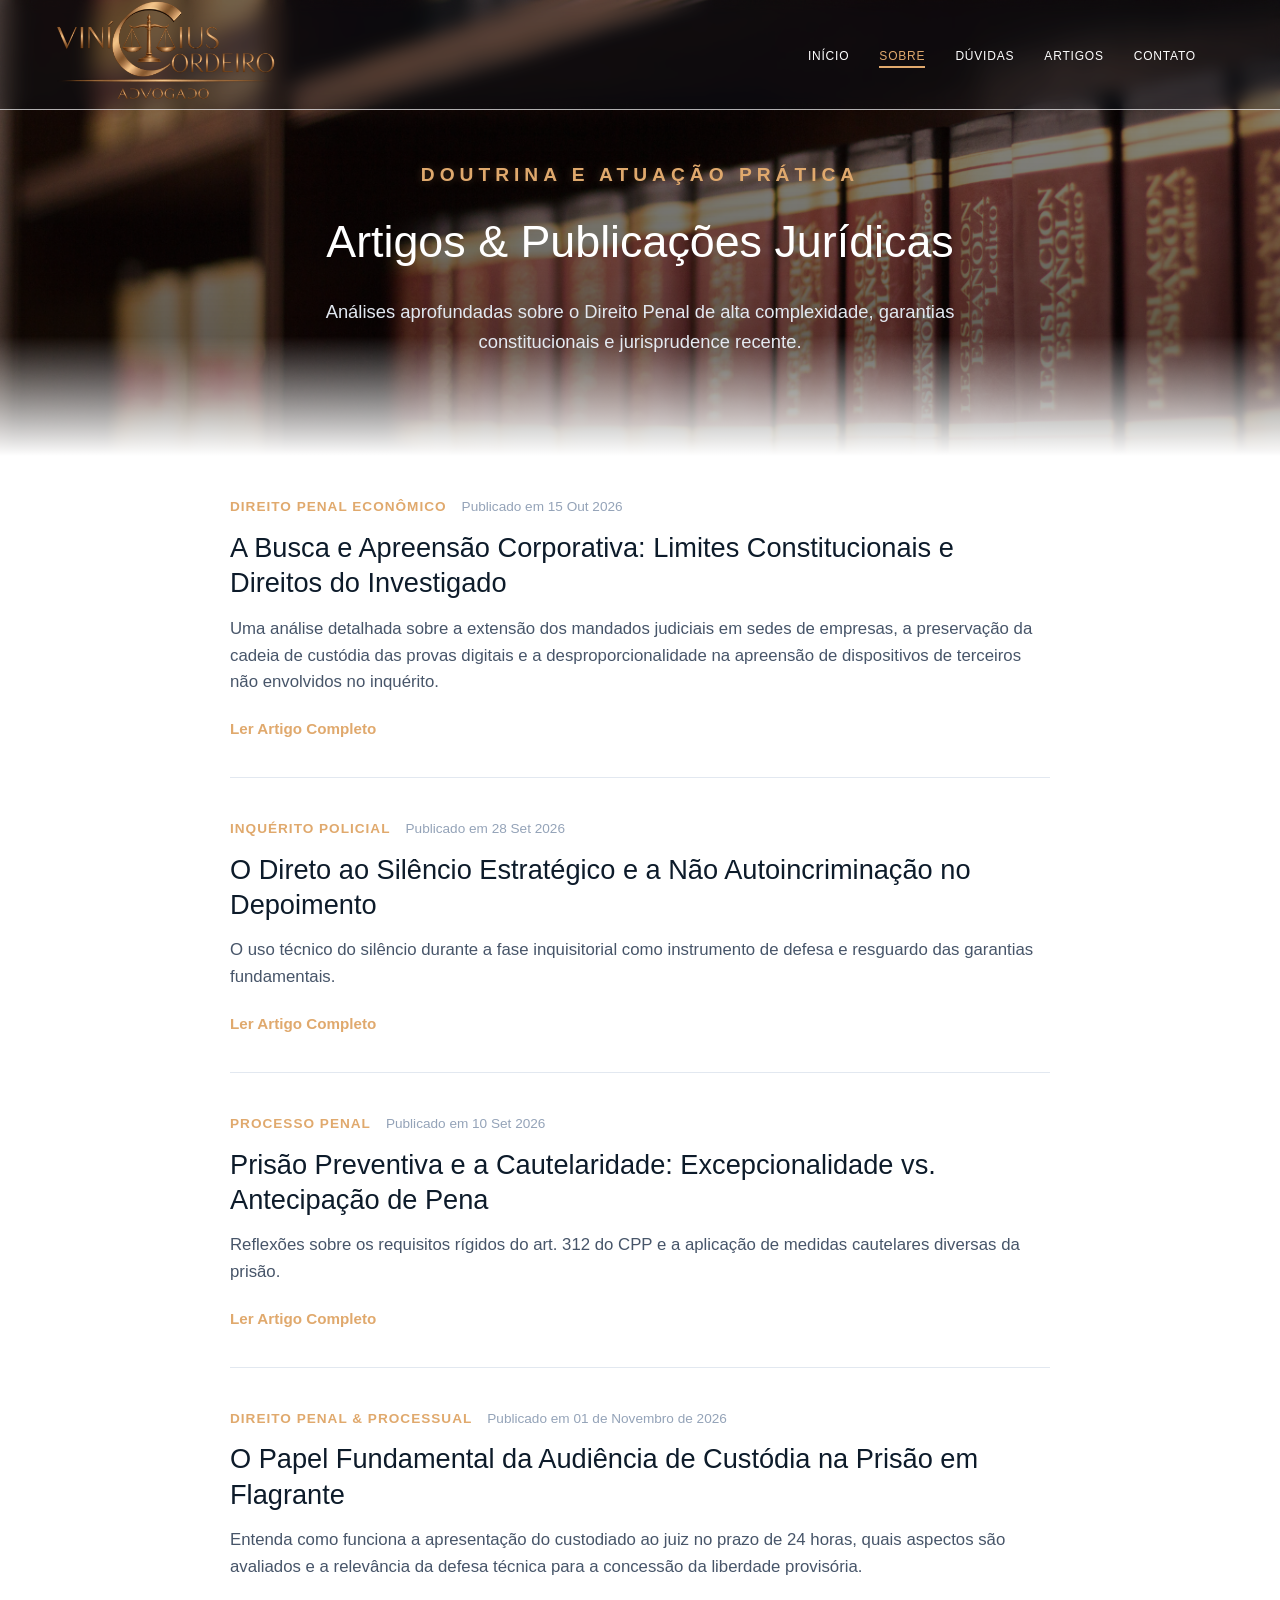
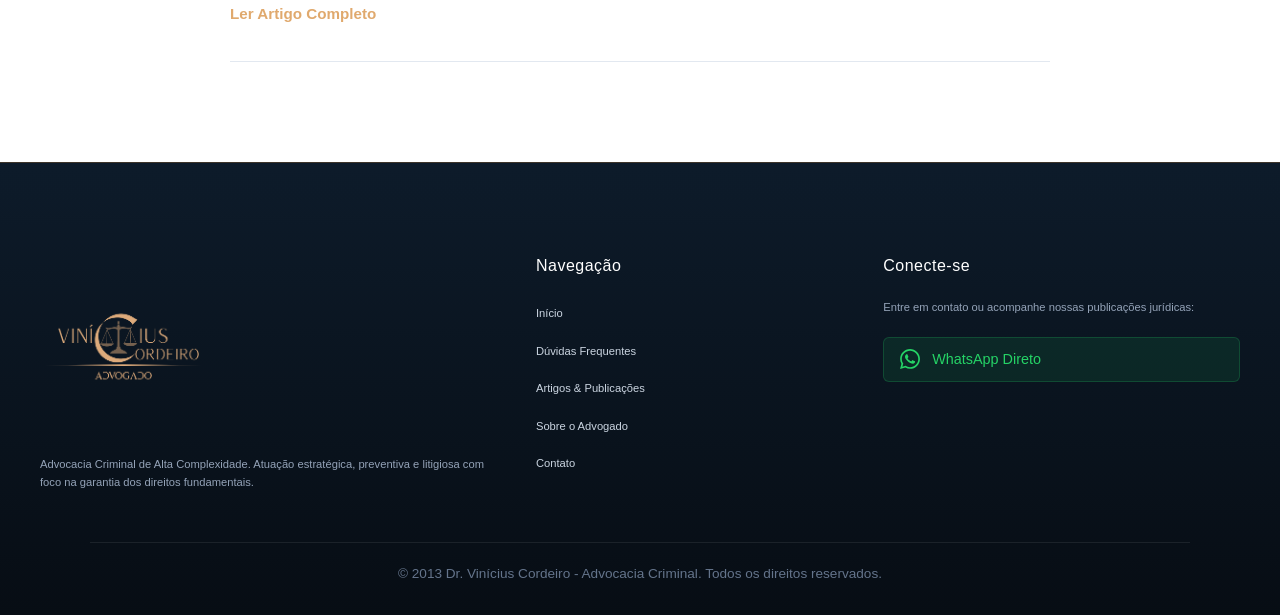
==== commit a5b2546b: "Ajustes no logo bronze e menu responsivo" ====
--- a/artigos.html
+++ b/artigos.html
@@ -8,27 +8,42 @@
 </head>
 <body>
 
-    <!-- Cabeçalho Fixo e Transparente -->
-    <header class="site-header">
-        <div class="header-container">
-            <div class="logo">
-                <a href="index.html">
-                    <img src="/img/vinicius-sf.png" alt="Dr. Vinícius Cordeiro">
-                </a>
-            </div>
-            <nav class="main-nav">
-                <ul>
-                  <li><a href="index.html" class="active">INÍCIO</a></li>
-<li><a href="sobre.html">SOBRE</a></li>
-<li><a href="duvidas.html">DÚVIDAS</a></li>
-<li><a href="artigos.html">ARTIGOS</a></li>
-<li><a href="contato.html">CONTATO</a></li>
+   <!-- Cabeçalho Fixo e Transparente -->
+<header class="site-header">
+    <div class="header-container">
 
-</li>
-                </ul>
-            </nav>
+        <!-- LOGO -->
+        <div class="logo">
+            <a href="index.html">
+                <img src="/img/logo-bronze.png"
+                     alt="Dr. Vinícius Cordeiro">
+            </a>
         </div>
-    </header>
+
+        <!-- BOTÃO HAMBÚRGUER -->
+        <button class="menu-toggle"
+                id="menuToggle"
+                aria-label="Abrir menu"
+                aria-expanded="false"
+                aria-controls="mainNav">
+            <span></span>
+            <span></span>
+            <span></span>
+        </button>
+
+        <!-- MENU -->
+        <nav class="main-nav" id="mainNav">
+            <ul>
+                <li><a href="index.html">INÍCIO</a></li>
+                <li><a href="sobre.html" class="active">SOBRE</a></li>
+                <li><a href="duvidas.html">DÚVIDAS</a></li>
+                <li><a href="artigos.html">ARTIGOS</a></li>
+                <li><a href="contato.html">CONTATO</a></li>
+            </ul>
+        </nav>
+
+    </div>
+</header>
 
     <!-- Capa Hero com Imagem (Estilo Padronizado) -->
     <section class="hero-artigos">
--- a/style.css
+++ b/style.css
@@ -12,76 +12,95 @@
     line-height: 1.6;
 }
 
-/* Cabeçalho Fixo Mais Amplo e Imponente */
+/* CABEÇALHO FIXO */
 .site-header {
     position: fixed;
     top: 0;
     left: 0;
     width: 100%;
-    background-color: rgba(13, 27, 42, 0.267); /* Fundo translúcido elegante */
+    height: 110px;
+    box-sizing: border-box;
+
+    background-color: rgba(13, 27, 42, 0.267);
     backdrop-filter: blur(8px);
     -webkit-backdrop-filter: blur(8px);
+
     z-index: 1000;
     border-bottom: 1px solid rgba(255, 255, 255, 0.678);
     transition: background-color 0.3s ease;
 }
 
+/* CONTAINER DO CABEÇALHO */
 .header-container {
-    max-width: 1320px;
+    display: flex;
+    justify-content: space-between;
+    align-items: center;
+
+    width: 90%;
+    max-width: 1400px;
+    height: 100%;
     margin: 0 auto;
-    padding: 0 50px;
-    height: 110px; /* Aumentado de 90px para 110px para dar mais presença à barra */
-    display: flex;
-    justify-content: space-between;
-    align-items: center;
+    padding: 0 20px;
+
+    box-sizing: border-box;
+    position: relative;
 }
 
 .logo {
     display: flex;
     align-items: center;
-    margin-left: 0; /* Remove margens negativas que empurram o logo para fora */
+    margin-left: 0;
+    overflow: visible;
+    flex-shrink: 0;
 }
 
 .logo img {
-    height: 65px; /* Define uma altura fixa e controlada para caber perfeitamente na barra */
+    height: 80px;
     width: auto;
+    max-height: 100px;
     object-fit: contain;
+
+    transform: scale(1.5);
+    transform-origin: center;
+
     transition: transform 0.3s ease, filter 0.3s ease;
 }
-/* Efeito ao passar o mouse (Hover) */
+
 .logo img:hover {
-    transform: scale(1.10); /* Aumenta levemente de tamanho */
-    filter: drop-shadow(0 0 12px rgba(145, 95, 3, 0.89)) drop-shadow(0 2px 4px rgba(0, 0, 0, 0.925)); /* Cria um brilho elegante em tom dourado */
+    transform: scale(1.6);
+    filter: drop-shadow(0 0 12px rgba(212, 175, 55, 0.8));
 }
 /* Menu de Navegação Ampliado */
 .main-nav ul {
     list-style: none;
     display: flex;
-    gap: 45px; /* Maior espaçamento entre os links */
+    gap: 30px; /* Espaçamento equilibrado entre os itens */
+    align-items: center;
+    margin: 0;
+    padding: 0;
 }
 
 .main-nav a {
     text-decoration: none;
     color: #ffffff;
-    font-size: 1.1rem; /* Letras ligeiramente maiores para melhor leitura */
+    font-size: 0.75rem !important; /* Letras ligeiramente menores e mais delicadas */
     font-weight: 500;
-    letter-spacing: 0.5px;
-    text-shadow: 0 1px 3px rgba(0, 0, 0, 0.377);
+    letter-spacing: 0.8px;
     transition: color 0.2s ease;
 }
 
 .main-nav a:hover,
 .main-nav a.active {
-    color: #a89807b4;
-    border-bottom: 2px solid #f8f8f86b; /* Linha ativa um pouco mais evidente */
-    padding-bottom: 4px;
+    color: #e0a96d;
+    border-bottom: 2px solid #e0a96d;
+    padding-bottom: 3px;
 }
 /* Hero com Imagem Normal (Sem Filtro Azul Pesado) e Altura Completa */
 .hero-institucional {
-    position: relative;
-    background: linear-gradient(rgba(0, 0, 0, 0.2), rgba(0, 0, 0, 0.4)), 
-                url('/img/imagem-hero.png') center/cover no-repeat;
-    padding: 140px 40px 90px 40px;
+   position: relative;
+    background: linear-gradient(rgba(0, 0, 0, 0.3), rgba(0, 0, 0, 0.5)), 
+                url('/img/hero-balanca-azul.jpeg') center/cover no-repeat;
+    padding: 160px 40px 90px 40px; /* Afasta o texto do topo para baixo do cabeçalho */
     min-height: 100vh;
     display: flex;
     align-items: center;
@@ -90,10 +109,15 @@
 /* Animação de entrada suave da imagem */
     animation: heroFadeIn 1.2s ease-out forwards;
 }
-
+/* Garante o alinhamento justificado profissional em todos os parágrafos da capa */
+.hero-content-left p, 
+.hero-content-left h1 {
+    text-align: justify !important;
+    text-justify: inter-word !important;
+}
 
 .hero-inner {
-    max-width: 1280px;
+    max-width: 1600px;
     margin: 0 auto;
     width: 100%;
     display: grid;
@@ -120,9 +144,9 @@
 
 .subtitulo-topo {
     display: block;
-    font-size: 1.50rem;
+    font-size: 1.20rem;
     letter-spacing: 5px;
-    color: #5f5604;
+    color: #da9836;
     margin-bottom: 15px;
     font-weight: 700;
     text-transform: uppercase;
@@ -132,24 +156,19 @@
 }
 
 .hero-content-left h1 {
-    font-size: 2.00rem;
+    font-size: 1.25rem;
     font-weight: 400;
     color: #ffffff;
     line-height: 1.3;
     margin-bottom: 25px;
     letter-spacing: -0.5px;
-    text-align: justify; /* Textos justificados */
+     text-align: left;
     text-justify: inter-word;
 }
 
 .hero-content-left p {
-    font-size: 1.15rem;
-    color: #e2e8f0;
-    margin-bottom: 35px;
-    max-width: 600px;
-    text-align: justify; /* Textos justificados */
+    text-align: justify;
     text-justify: inter-word;
-    line-height: 1.6;
 }
 
 .hero-acoes {
@@ -181,7 +200,7 @@
     padding: 14px 28px;
     text-decoration: none;
     font-size: 0.95rem;
-    font-weight: 500;
+    font-weight: 300;
     letter-spacing: 0.5px;
     transition: all 0.2s ease;
     border-radius: 4px;
@@ -191,6 +210,7 @@
     background-color: #ffffff;
     color: #0d1b2a;
 }
+
 
 /* Acordeão Container */
 .accordion-container {
@@ -858,7 +878,7 @@
 }
 
 .footer-container {
-    max-width: 1100px;
+    max-width: 1350px;
     margin: 0 auto;
     display: grid;
     grid-template-columns: 1.5fr 1fr 1.2fr;
@@ -867,7 +887,7 @@
 
 .footer-col h4 {
     color: #ffffff;
-    font-size: 1.1rem;
+    font-size: 1.00rem;
     font-weight: 500;
     margin-bottom: 20px;
     letter-spacing: 0.5px;
@@ -881,7 +901,7 @@
 }
 
 .footer-col.sobre p {
-    font-size: 0.9rem;
+    font-size: 0.7rem;
     line-height: 1.6;
     color: #94a3b8;
 }
@@ -899,7 +919,7 @@
 .footer-col.links a {
     color: #cbd5e1;
     text-decoration: none;
-    font-size: 0.95rem;
+    font-size: 0.70rem;
     transition: color 0.2s ease, padding-left 0.2s ease;
 }
 
@@ -909,7 +929,7 @@
 }
 
 .footer-col.redes-contato p {
-    font-size: 0.9rem;
+    font-size: 0.70rem;
     margin-bottom: 20px;
     color: #94a3b8;
 }
@@ -1212,113 +1232,243 @@
     line-height: 1.4;
 }
 
-/* Botão WhatsApp Premium */
-.btn-wpp-plantao {
+
+
+
+
+.main-nav a:hover,
+.main-nav a.active {
+    color: #e0a96d;
+}
+/* =========================================
+   INDEX - AJUSTE RESPONSIVO DA PRIMEIRA TELA
+   ========================================= */
+
+@media screen and (max-width: 768px) {
+
+    .hero-institucional {
+        width: 100%;
+        min-height: 100vh;
+        padding: 130px 25px 60px;
+        box-sizing: border-box;
+    }
+
+    /* Elimina as duas colunas no celular */
+    .hero-institucional .hero-inner {
+        display: grid;
+        grid-template-columns: minmax(0, 1fr);
+        width: 100%;
+        max-width: 100%;
+        gap: 0;
+        margin: 0 auto;
+    }
+
+    /* Ocupa toda a largura disponível */
+    .hero-institucional .hero-content-left {
+        width: 100%;
+        max-width: 100%;
+        min-width: 0;
+    }
+
+    /* Título */
+    .hero-institucional .hero-content-left h1 {
+        font-size: 1.25rem;
+        text-align: left;
+        line-height: 1.3;
+    }
+
+    /* Parágrafo justificado */
+    .hero-institucional .hero-content-left p {
+        display: block;
+        width: 100%;
+        max-width: 100%;
+        font-size: 1rem;
+        line-height: 1.6;
+        text-align: justify !important;
+        text-justify: inter-word;
+        word-break: normal;
+        overflow-wrap: normal;
+        hyphens: none;
+    }
+
+    /* Coluna lateral vazia */
+    .hero-institucional .hero-content-right {
+        display: none;
+    }
+
+    /* Botão */
+    .hero-institucional .hero-acoes {
+        flex-wrap: wrap;
+    }
+}
+/* BOTÃO DE ESPECIALIDADES */
+.btn-especialidades {
     display: inline-flex;
     align-items: center;
+    gap: 12px;
+    margin-top: 18px;
+    padding: 13px 22px;
+
+    background: transparent;
+    color: #ffffff;
+    border: 1px solid #b89450;
+    border-radius: 4px;
+
+    font-size: 0.95rem;
+    font-weight: 600;
+    cursor: pointer;
+    transition: all 0.3s ease;
+}
+
+.btn-especialidades:hover {
+    background: #4e371e;
+    border-color: #b89450;
+}
+
+.seta-especialidades {
+    color: #d2ad65;
+    font-size: 1.2rem;
+}
+
+/* TEXTO EXPANSÍVEL */
+.especialidades-conteudo {
+    margin-top: 20px;
+    padding: 20px;
+    border-left: 3px solid #b89450;
+    background: rgba(13, 27, 42, 0.65);
+    border-radius: 4px;
+    animation: aparecerEspecialidades 0.4s ease;
+}
+
+.especialidades-conteudo[hidden] {
+    display: none;
+}
+
+.especialidades-conteudo p {
+    color: #ffffff;
+    font-size: 0.95rem;
+    line-height: 1.7;
+    text-align: justify;
+    margin-bottom: 18px;
+}
+
+.especialidades-conteudo p:last-child {
+    margin-bottom: 0;
+}
+
+@keyframes aparecerEspecialidades {
+    from {
+        opacity: 0;
+        transform: translateY(-8px);
+    }
+    to {
+        opacity: 1;
+        transform: translateY(0);
+    }
+}
+/* ALINHAMENTO DOS BOTÕES NA PRIMEIRA TELA */
+.hero-institucional .hero-content-left {
+    display: flex;
+    flex-direction: column;
+    align-items: flex-start;
+}
+
+.hero-institucional .hero-acoes {
+    display: flex;
+    flex-wrap: wrap;
+    gap: 15px;
+}
+
+.hero-institucional .btn-especialidades {
+    display: flex;
+    width: 280px;
+    min-height: 52px;
+    margin: 15px 0 0 0;
+    align-items: center;
     justify-content: center;
-    gap: 10px;
-    background: linear-gradient(135deg, #15803d 0%, #16a34a 100%);
-    color: #ffffff;
-    font-weight: 600;
-    font-size: 0.9rem;
-    padding: 10px 20px;
-    border-radius: 4px;
-    text-decoration: none;
-    letter-spacing: 0.5px;
-    border: 1px solid rgba(255, 255, 255, 0.2);
-    box-shadow: 0 4px 12px rgba(22, 163, 74, 0.3);
-    transition: all 0.3s ease;
-}
-
-.btn-wpp-plantao:hover {
-    background: linear-gradient(135deg, #16a34a 0%, #22c55e 100%);
-    box-shadow: 0 6px 18px rgba(34, 197, 94, 0.45);
-    transform: scale(1.02);
-}
-
-.btn-wpp-plantao svg {
-    transition: transform 0.3s ease;
-}
-
-.btn-wpp-plantao:hover svg {
-    transform: rotate(-10deg) scale(1.1);
-}
-/* Por defeito, o botão do hambúrguer fica escondido no computador */
+    align-self: flex-start;
+    box-sizing: border-box;
+}
+/* BOTÃO HAMBÚRGUER */
 .menu-toggle {
     display: none;
-    background: none;
+    width: 30px;
+    height: 24px;
+    padding: 0;
     border: none;
+    background: transparent;
     cursor: pointer;
     flex-direction: column;
     justify-content: space-between;
-    width: 30px;
-    height: 22px;
-    padding: 0;
-    z-index: 1001;
-}
-
-/* As 3 riscas do menu hambúrguer */
+    z-index: 10002;
+}
+
 .menu-toggle span {
-    display: block;
     width: 100%;
     height: 3px;
-    background-color: #ffffff;
-    border-radius: 2px;
+    background: #e0a96d;
+    border-radius: 3px;
     transition: all 0.3s ease;
 }
 
-/* ================================================= */
-/* ESTILO MOBILE (Para telas até 768px - Telemóvel)  */
-/* ================================================= */
-@media (max-width: 768px) {
-    /* Mostra o botão do hambúrguer no telemóvel */
+/* TRANSFORMAÇÃO EM X */
+.menu-toggle.active span:nth-child(1) {
+    transform: translateY(10px) rotate(45deg);
+}
+
+.menu-toggle.active span:nth-child(2) {
+    opacity: 0;
+}
+
+.menu-toggle.active span:nth-child(3) {
+    transform: translateY(-11px) rotate(-45deg);
+}
+
+/* VERSÃO MOBILE */
+@media screen and (max-width: 768px) {
+
+    .header-container {
+        position: relative;
+    }
+
     .menu-toggle {
         display: flex;
     }
 
-    /* Esconde o menu de navegação lateralmente por defeito */
     .main-nav {
-        position: fixed;
-        top: 0;
-        right: -100%; /* Fica escondido fora da tela à direita */
-        width: 75%;
-        height: 100vh;
-        background-color: #0d1b2a; /* Cor de fundo do menu mobile */
-        box-shadow: -5px 0 15px rgba(0, 0, 0, 0.5);
-        display: flex;
-        align-items: center;
-        justify-content: center;
-        transition: right 0.4s ease-in-out;
-        z-index: 1000;
-    }
-
-    /* Quando a classe .active for adicionada via JS, o menu aparece deslizando */
+        display: none;
+        position: absolute;
+        top: 100%;
+        left: 0;
+        width: 100%;
+        background: #081525;
+        padding: 25px 0;
+        border-top: 1px solid #e0a96d;
+        z-index: 10001;
+    }
+
     .main-nav.active {
-        right: 0;
-    }
-
-    /* Organiza os links do menu na vertical no telemóvel */
+        display: block;
+    }
+
     .main-nav ul {
         flex-direction: column;
         gap: 25px;
-        text-align: center;
     }
 
     .main-nav a {
-        font-size: 1.2rem;
-    }
-
-    /* Animação do botão hambúrguer transformando-se num "X" quando aberto */
-    .menu-toggle.active span:nth-child(1) {
-        transform: translateY(9.5px) rotate(45deg);
-    }
-
-    .menu-toggle.active span:nth-child(2) {
-        opacity: 0;
-    }
-
-    .menu-toggle.active span:nth-child(3) {
-        transform: translateY(-9.5px) rotate(-45deg);
-    }
-}+        font-size: 0.85rem !important;
+    }
+}
+/* Ajuste do logo somente em celulares */
+@media screen and (max-width: 768px) {
+    .logo img {
+        height: 65px;
+        max-height: 65px;
+        transform: scale(1.2);
+    }
+}
+
+
+
+
